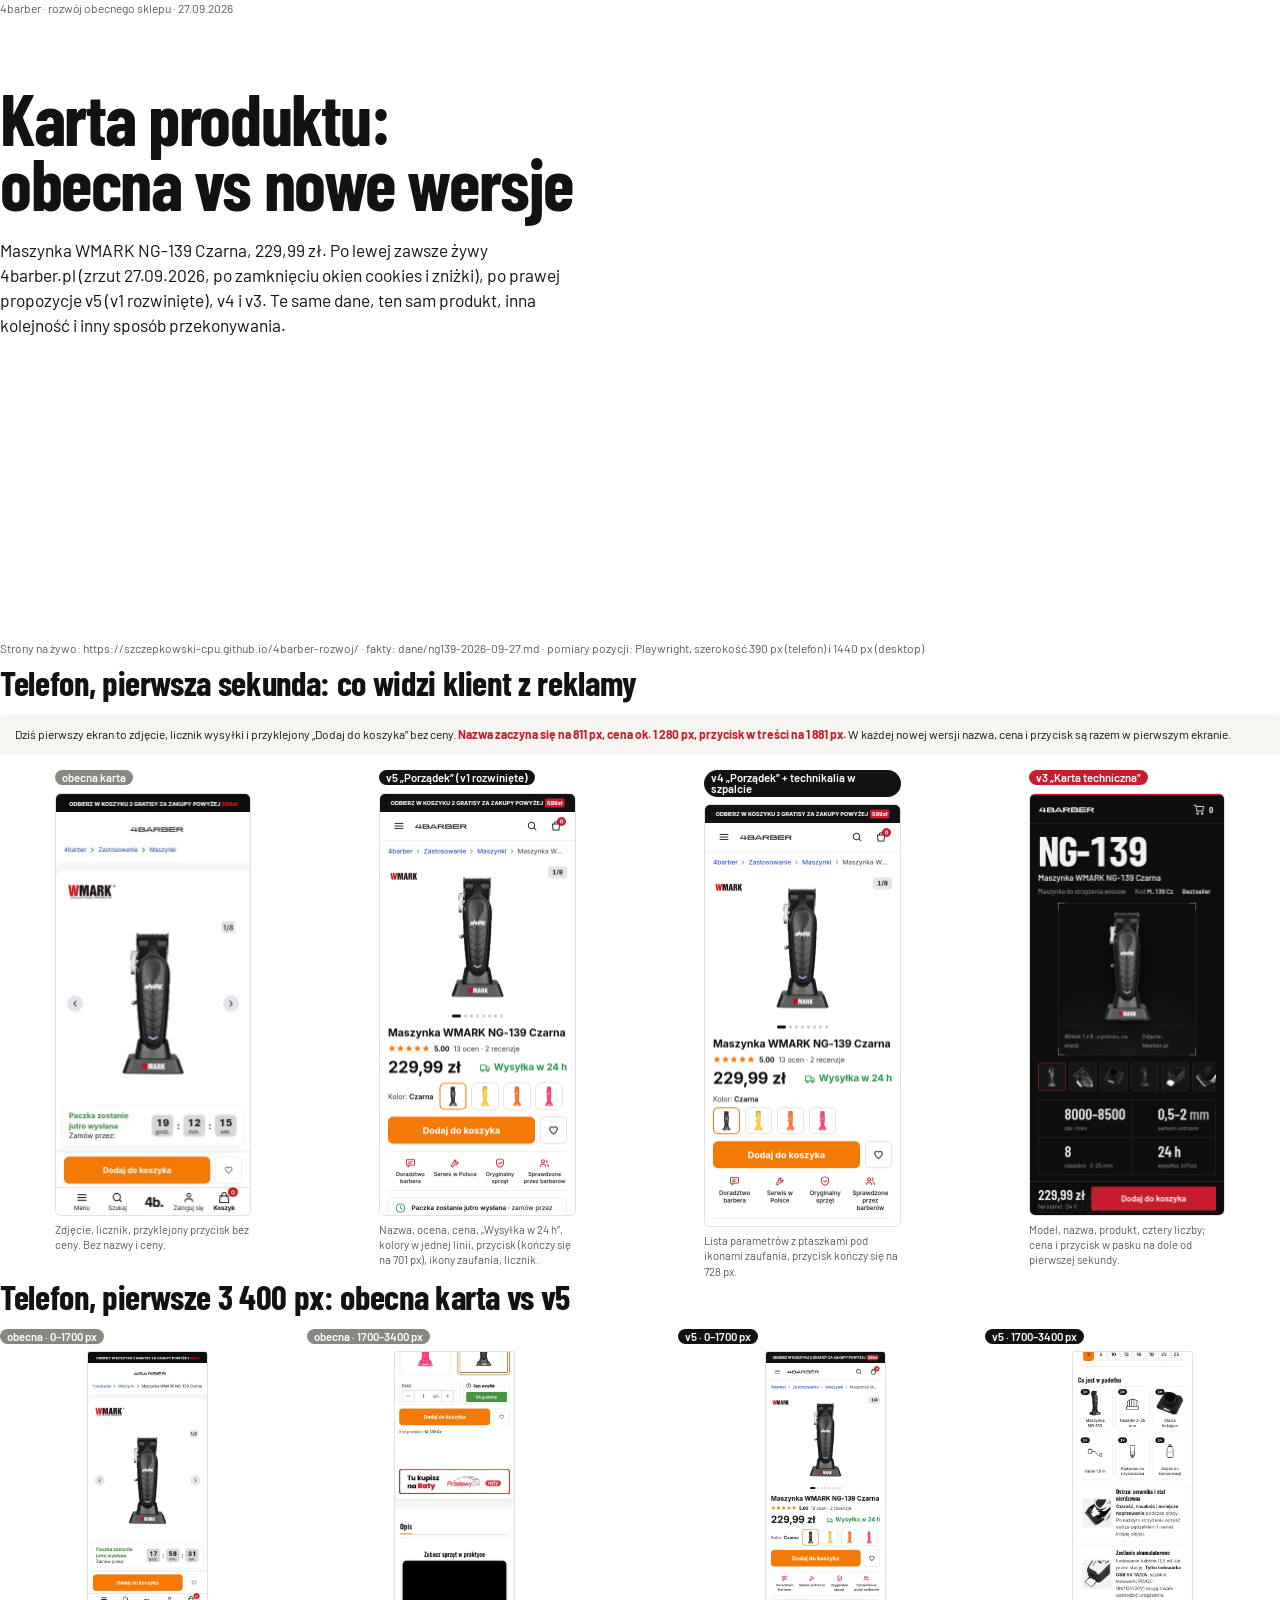
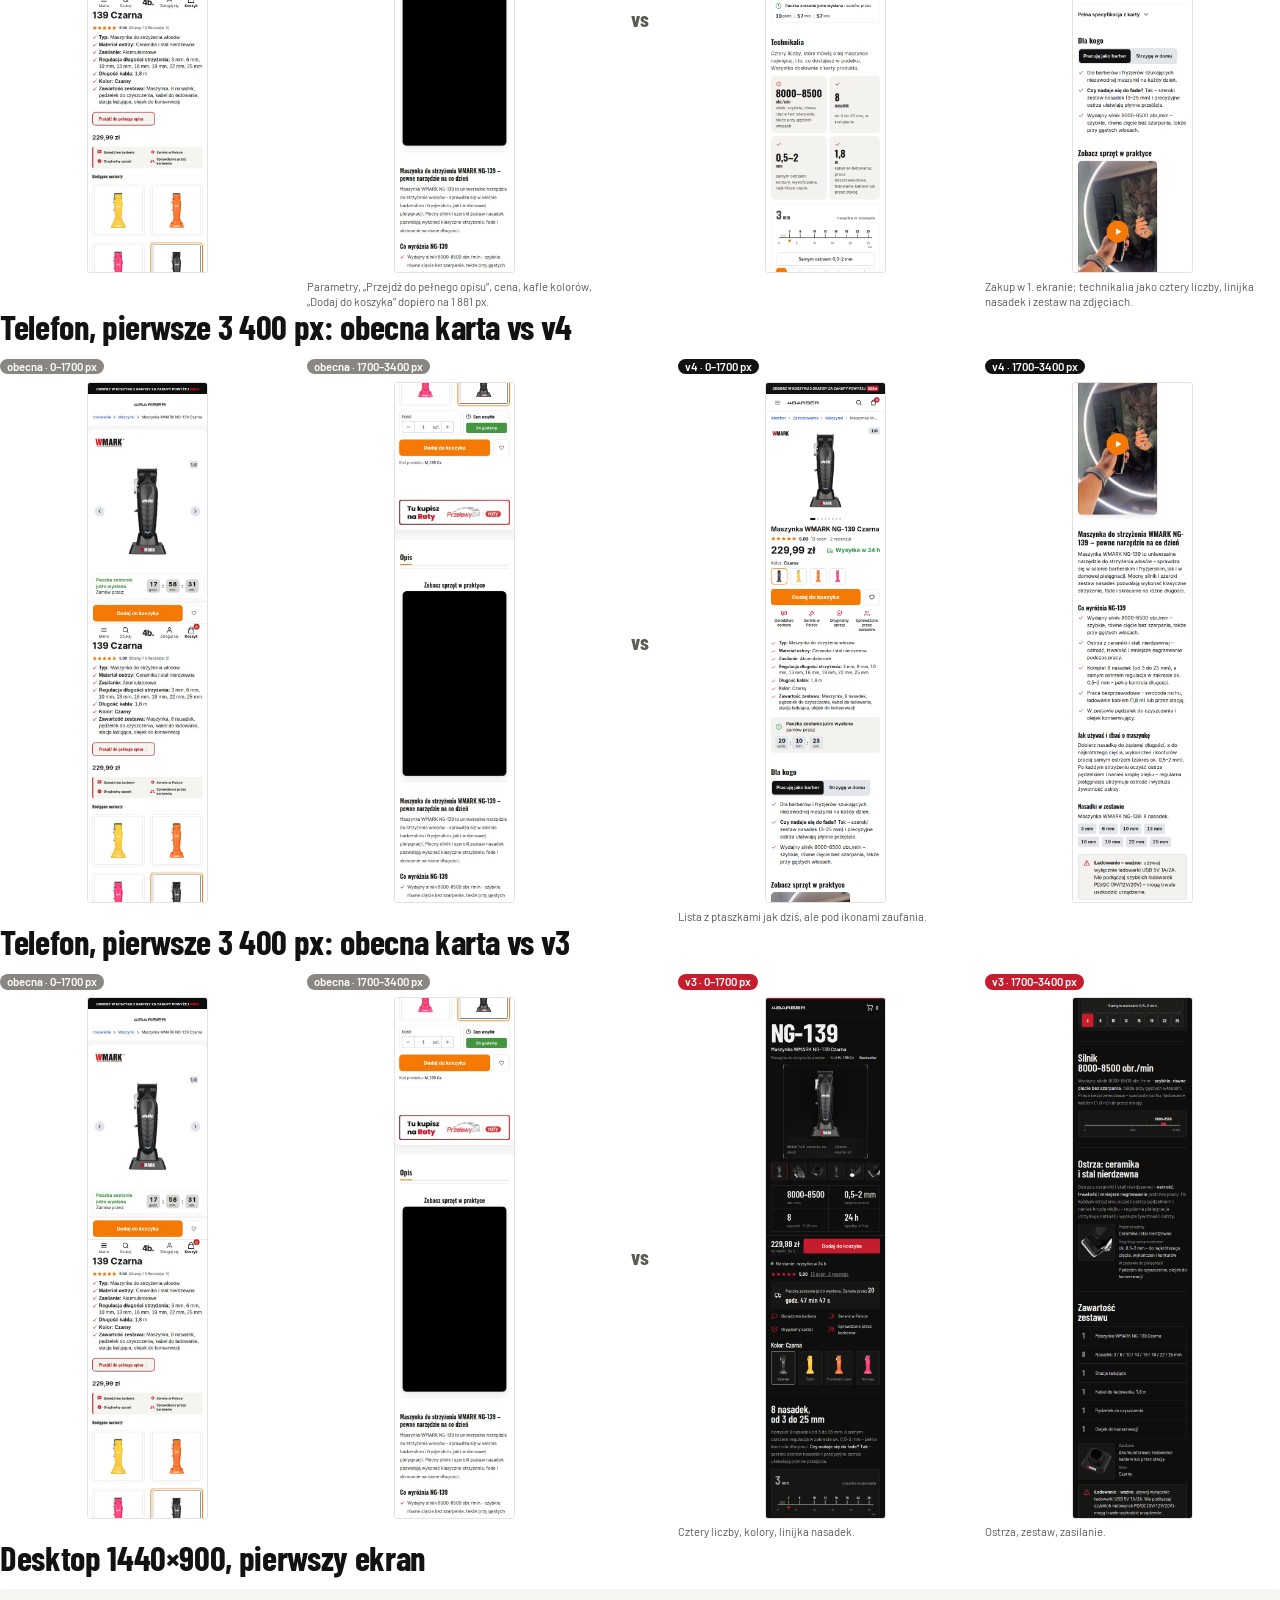
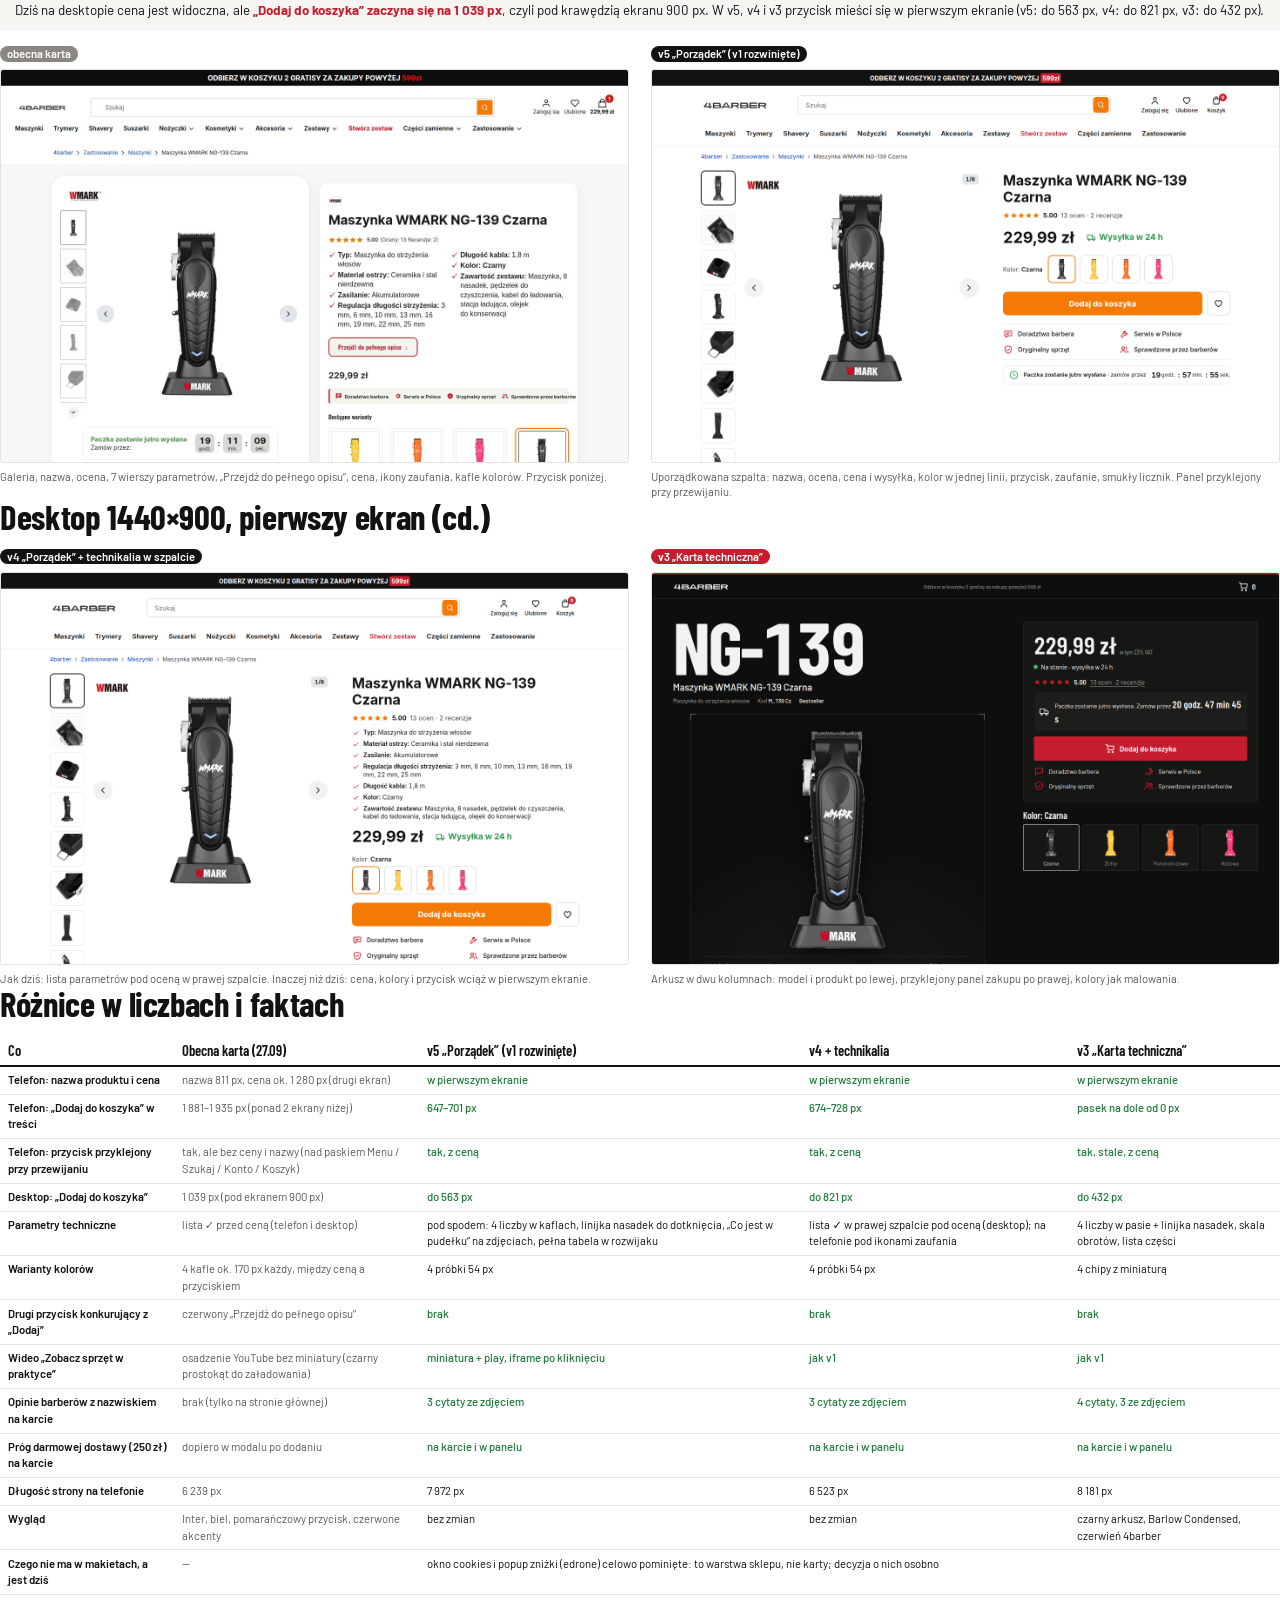
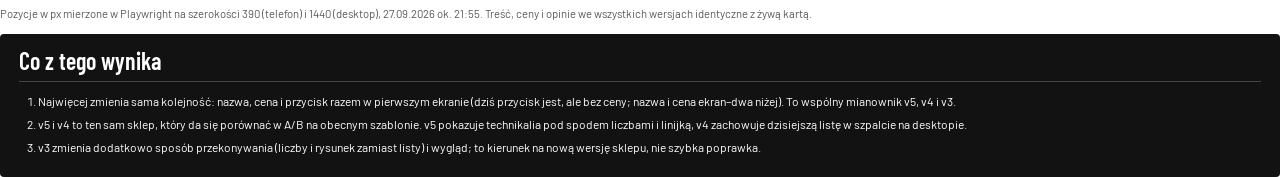
==== porownanie-2026-09-27.html @ 06b32b61 "Karta NG-139: v5 (v1 rozwinięte), PDF porównawczy obecna vs nowe, korekta faktu o sticky CTA Problem" ====
<!doctype html>
<html lang="pl">
<head>
<meta charset="UTF-8">
<meta name="robots" content="noindex">
<title>4barber — porównanie: obecna karta vs nowe wersje (27.09.2026)</title>
<link href="https://fonts.googleapis.com/css2?family=Barlow:wght@400;500;600&family=Barlow+Condensed:wght@600;700&display=swap" rel="stylesheet">
<style>
/* Porównanie do druku (A4 poziomo): obecna karta NG-139 z żywego sklepu obok v1, v4 i v3; renderowane do PDF przez Playwright. */
@page{size:A4 landscape;margin:12mm 12mm 14mm}
:root{--ink:#121212;--ink-2:#5C5A56;--line:#E4E2DD;--red:#C61D2E;--panel:#F6F5F2;--green:#1E7B3A;--old:#8A8782}
*{box-sizing:border-box}
html,body{margin:0;color:var(--ink);font:400 10pt/1.45 Barlow,system-ui,sans-serif;background:#fff}
h1{font:700 26pt/1 'Barlow Condensed',sans-serif;margin:0 0 4mm;letter-spacing:-.01em}
h2{font:600 18pt/1 'Barlow Condensed',sans-serif;margin:0 0 3mm;padding-bottom:2mm;border-bottom:1px solid var(--line)}
p{margin:0 0 2mm}
.page{page-break-after:always;break-after:page}
.page:last-child{page-break-after:auto}
.muted{color:var(--ink-2)}
.cover{display:flex;flex-direction:column;justify-content:space-between;min-height:176mm}
.cover .big{font:700 54pt/.9 'Barlow Condensed',sans-serif;letter-spacing:-.02em;margin:18mm 0 6mm}
.cover .sub{font-size:13pt;max-width:150mm}
.cover .meta{font-size:9pt;color:var(--ink-2)}
.tag{display:inline-block;font:600 8.5pt/1 Barlow,sans-serif;padding:2px 7px;border-radius:99px;color:#fff;background:var(--ink);margin-bottom:2mm;vertical-align:middle}
.tag.old{background:var(--old)}.tag.red{background:var(--red)}
.cols4{display:grid;grid-template-columns:repeat(4,1fr);gap:5mm;align-items:start}
.cols2{display:grid;grid-template-columns:1fr 1fr;gap:6mm;align-items:start}
.cols5{display:grid;grid-template-columns:1.1fr 1.1fr 0.2fr 1.1fr 1.1fr;gap:3mm;align-items:start}
.cols5 .vs{align-self:center;text-align:center;font:700 16pt 'Barlow Condensed',sans-serif;color:var(--ink-2)}
figure{margin:0}
figure img{width:100%;height:auto;border:1px solid var(--line);border-radius:3px;display:block}
figcaption{font-size:8.5pt;color:var(--ink-2);margin-top:1.5mm;line-height:1.35}
.phone{max-width:52mm;margin:0 auto}
.phone img{border-radius:6px}
.strip img{max-height:138mm;width:auto;margin:0 auto}
.hl{background:var(--panel);border-radius:3px;padding:3mm 4mm;margin-bottom:4mm;font-size:10pt}
.hl b{color:var(--red)}
table{width:100%;border-collapse:collapse;font-size:8.5pt}
td,th{text-align:left;padding:1.4mm 2mm;border-bottom:1px solid var(--line);vertical-align:top}
th{font-weight:600}
thead th{font:600 11pt 'Barlow Condensed',sans-serif;border-bottom:2px solid var(--ink)}
td.old{color:var(--ink-2)}
td.good{color:var(--green);font-weight:500}
.src{font-size:8.5pt;color:var(--ink-2);margin-top:3mm}
.reco{background:var(--ink);color:#fff;border-radius:4px;padding:4mm 5mm;margin-top:3mm;font-size:9pt}
.reco h2{color:#fff;border-color:#444}
.reco ol{margin:0;padding-left:5mm}.reco li{margin-bottom:1.5mm}
</style>
</head>
<body>

<section class="page cover">
  <div>
    <p class="meta">4barber · rozwój obecnego sklepu · 27.09.2026</p>
    <p class="big">Karta produktu:<br>obecna vs nowe wersje</p>
    <p class="sub">Maszynka WMARK NG-139 Czarna, 229,99 zł. Po lewej zawsze żywy 4barber.pl (zrzut 27.09.2026, po zamknięciu okien cookies i zniżki), po prawej propozycje v5 (v1 rozwinięte), v4 i v3. Te same dane, ten sam produkt, inna kolejność i inny sposób przekonywania.</p>
  </div>
  <div class="meta">
    <p>Strony na żywo: https://szczepkowski-cpu.github.io/4barber-rozwoj/ · fakty: dane/ng139-2026-09-27.md · pomiary pozycji: Playwright, szerokość 390 px (telefon) i 1440 px (desktop)</p>
  </div>
</section>

<section class="page">
  <h1>Telefon, pierwsza sekunda: co widzi klient z reklamy</h1>
  <p class="hl" style="font-size:9pt">Dziś pierwszy ekran to zdjęcie, licznik wysyłki i przyklejony „Dodaj do koszyka” bez ceny. <b>Nazwa zaczyna się na 811 px, cena ok. 1 280 px, przycisk w treści na 1 881 px.</b> W każdej nowej wersji nazwa, cena i przycisk są razem w pierwszym ekranie.</p>
  <div class="cols4">
    <figure class="phone"><span class="tag old">obecna karta</span><img src="zrzuty/audyt-2026-09-27/m-pdp-ng139-fold-clean.jpg" alt=""><figcaption>Zdjęcie, licznik, przyklejony przycisk bez ceny. Bez nazwy i ceny.</figcaption></figure>
    <figure class="phone"><span class="tag">v5 „Porządek” (v1 rozwinięte)</span><img src="zrzuty/pdp-v5/m-fold.png" alt=""><figcaption>Nazwa, ocena, cena, „Wysyłka w 24 h”, kolory w jednej linii, przycisk (kończy się na 701 px), ikony zaufania, licznik.</figcaption></figure>
    <figure class="phone"><span class="tag">v4 „Porządek” + technikalia w szpalcie</span><img src="zrzuty/pdp-v4/m-fold.png" alt=""><figcaption>Lista parametrów z ptaszkami pod ikonami zaufania, przycisk kończy się na 728 px.</figcaption></figure>
    <figure class="phone"><span class="tag red">v3 „Karta techniczna”</span><img src="zrzuty/pdp-v3/m-fold.png" alt=""><figcaption>Model, nazwa, produkt, cztery liczby; cena i przycisk w pasku na dole od pierwszej sekundy.</figcaption></figure>
  </div>
</section>

<section class="page">
  <h1>Telefon, pierwsze 3 400 px: obecna karta vs v5</h1>
  <div class="cols5">
    <figure class="strip"><span class="tag old">obecna · 0–1700 px</span><img src="zrzuty/audyt-2026-09-27/m-pdp-ng139-clean-full-p1.jpg" alt=""></figure>
    <figure class="strip"><span class="tag old">obecna · 1700–3400 px</span><img src="zrzuty/audyt-2026-09-27/m-pdp-ng139-clean-full-p2.jpg" alt=""><figcaption>Parametry, „Przejdź do pełnego opisu”, cena, kafle kolorów, „Dodaj do koszyka” dopiero na 1 881 px.</figcaption></figure>
    <div class="vs">vs</div>
    <figure class="strip"><span class="tag">v5 · 0–1700 px</span><img src="zrzuty/pdp-v5/m-full-p1.png" alt=""></figure>
    <figure class="strip"><span class="tag">v5 · 1700–3400 px</span><img src="zrzuty/pdp-v5/m-full-p2.png" alt=""><figcaption>Zakup w 1. ekranie; technikalia jako cztery liczby, linijka nasadek i zestaw na zdjęciach.</figcaption></figure>
  </div>
</section>

<section class="page">
  <h1>Telefon, pierwsze 3 400 px: obecna karta vs v4</h1>
  <div class="cols5">
    <figure class="strip"><span class="tag old">obecna · 0–1700 px</span><img src="zrzuty/audyt-2026-09-27/m-pdp-ng139-clean-full-p1.jpg" alt=""></figure>
    <figure class="strip"><span class="tag old">obecna · 1700–3400 px</span><img src="zrzuty/audyt-2026-09-27/m-pdp-ng139-clean-full-p2.jpg" alt=""></figure>
    <div class="vs">vs</div>
    <figure class="strip"><span class="tag">v4 · 0–1700 px</span><img src="zrzuty/pdp-v4/m-full-p1.png" alt=""><figcaption>Lista z ptaszkami jak dziś, ale pod ikonami zaufania.</figcaption></figure>
    <figure class="strip"><span class="tag">v4 · 1700–3400 px</span><img src="zrzuty/pdp-v4/m-full-p2.png" alt=""></figure>
  </div>
</section>

<section class="page">
  <h1>Telefon, pierwsze 3 400 px: obecna karta vs v3</h1>
  <div class="cols5">
    <figure class="strip"><span class="tag old">obecna · 0–1700 px</span><img src="zrzuty/audyt-2026-09-27/m-pdp-ng139-clean-full-p1.jpg" alt=""></figure>
    <figure class="strip"><span class="tag old">obecna · 1700–3400 px</span><img src="zrzuty/audyt-2026-09-27/m-pdp-ng139-clean-full-p2.jpg" alt=""></figure>
    <div class="vs">vs</div>
    <figure class="strip"><span class="tag red">v3 · 0–1700 px</span><img src="zrzuty/pdp-v3/m-full-p1.png" alt=""><figcaption>Cztery liczby, kolory, linijka nasadek.</figcaption></figure>
    <figure class="strip"><span class="tag red">v3 · 1700–3400 px</span><img src="zrzuty/pdp-v3/m-full-p2.png" alt=""><figcaption>Ostrza, zestaw, zasilanie.</figcaption></figure>
  </div>
</section>

<section class="page">
  <h1>Desktop 1440×900, pierwszy ekran</h1>
  <p class="hl">Dziś na desktopie cena jest widoczna, ale <b>„Dodaj do koszyka” zaczyna się na 1 039 px</b>, czyli pod krawędzią ekranu 900 px. W v5, v4 i v3 przycisk mieści się w pierwszym ekranie (v5: do 563 px, v4: do 821 px, v3: do 432 px).</p>
  <div class="cols2">
    <figure><span class="tag old">obecna karta</span><img src="zrzuty/audyt-2026-09-27/d-pdp-ng139-fold.jpg" alt=""><figcaption>Galeria, nazwa, ocena, 7 wierszy parametrów, „Przejdź do pełnego opisu”, cena, ikony zaufania, kafle kolorów. Przycisk poniżej.</figcaption></figure>
    <figure><span class="tag">v5 „Porządek” (v1 rozwinięte)</span><img src="zrzuty/pdp-v5/d-fold.png" alt=""><figcaption>Uporządkowana szpalta: nazwa, ocena, cena i wysyłka, kolor w jednej linii, przycisk, zaufanie, smukły licznik. Panel przyklejony przy przewijaniu.</figcaption></figure>
  </div>
</section>
<section class="page">
  <h1>Desktop 1440×900, pierwszy ekran (cd.)</h1>
  <div class="cols2">
    <figure><span class="tag">v4 „Porządek” + technikalia w szpalcie</span><img src="zrzuty/pdp-v4/d-fold.png" alt=""><figcaption>Jak dziś: lista parametrów pod oceną w prawej szpalcie. Inaczej niż dziś: cena, kolory i przycisk wciąż w pierwszym ekranie.</figcaption></figure>
    <figure><span class="tag red">v3 „Karta techniczna”</span><img src="zrzuty/pdp-v3/d-fold.png" alt=""><figcaption>Arkusz w dwu kolumnach: model i produkt po lewej, przyklejony panel zakupu po prawej, kolory jak malowania.</figcaption></figure>
  </div>
</section>

<section class="page">
  <h1>Różnice w liczbach i faktach</h1>
  <table>
    <thead><tr><th>Co</th><th>Obecna karta (27.09)</th><th>v5 „Porządek” (v1 rozwinięte)</th><th>v4 + technikalia</th><th>v3 „Karta techniczna”</th></tr></thead>
    <tbody>
      <tr><th>Telefon: nazwa produktu i cena</th><td class="old">nazwa 811 px, cena ok. 1 280 px (drugi ekran)</td><td class="good">w pierwszym ekranie</td><td class="good">w pierwszym ekranie</td><td class="good">w pierwszym ekranie</td></tr>
      <tr><th>Telefon: „Dodaj do koszyka” w treści</th><td class="old">1 881–1 935 px (ponad 2 ekrany niżej)</td><td class="good">647–701 px</td><td class="good">674–728 px</td><td class="good">pasek na dole od 0 px</td></tr>
      <tr><th>Telefon: przycisk przyklejony przy przewijaniu</th><td class="old">tak, ale bez ceny i nazwy (nad paskiem Menu / Szukaj / Konto / Koszyk)</td><td class="good">tak, z ceną</td><td class="good">tak, z ceną</td><td class="good">tak, stale, z ceną</td></tr>
      <tr><th>Desktop: „Dodaj do koszyka”</th><td class="old">1 039 px (pod ekranem 900 px)</td><td class="good">do 563 px</td><td class="good">do 821 px</td><td class="good">do 432 px</td></tr>
      <tr><th>Parametry techniczne</th><td class="old">lista ✓ przed ceną (telefon i desktop)</td><td>pod spodem: 4 liczby w kaflach, linijka nasadek do dotknięcia, „Co jest w pudełku” na zdjęciach, pełna tabela w rozwijaku</td><td>lista ✓ w prawej szpalcie pod oceną (desktop); na telefonie pod ikonami zaufania</td><td>4 liczby w pasie + linijka nasadek, skala obrotów, lista części</td></tr>
      <tr><th>Warianty kolorów</th><td class="old">4 kafle ok. 170 px każdy, między ceną a przyciskiem</td><td>4 próbki 54 px</td><td>4 próbki 54 px</td><td>4 chipy z miniaturą</td></tr>
      <tr><th>Drugi przycisk konkurujący z „Dodaj”</th><td class="old">czerwony „Przejdź do pełnego opisu”</td><td class="good">brak</td><td class="good">brak</td><td class="good">brak</td></tr>
      <tr><th>Wideo „Zobacz sprzęt w praktyce”</th><td class="old">osadzenie YouTube bez miniatury (czarny prostokąt do załadowania)</td><td class="good">miniatura + play, iframe po kliknięciu</td><td class="good">jak v1</td><td class="good">jak v1</td></tr>
      <tr><th>Opinie barberów z nazwiskiem na karcie</th><td class="old">brak (tylko na stronie głównej)</td><td class="good">3 cytaty ze zdjęciem</td><td class="good">3 cytaty ze zdjęciem</td><td class="good">4 cytaty, 3 ze zdjęciem</td></tr>
      <tr><th>Próg darmowej dostawy (250 zł) na karcie</th><td class="old">dopiero w modalu po dodaniu</td><td class="good">na karcie i w panelu</td><td class="good">na karcie i w panelu</td><td class="good">na karcie i w panelu</td></tr>
      <tr><th>Długość strony na telefonie</th><td class="old">6 239 px</td><td>7 972 px</td><td>6 523 px</td><td>8 181 px</td></tr>
      <tr><th>Wygląd</th><td class="old">Inter, biel, pomarańczowy przycisk, czerwone akcenty</td><td>bez zmian</td><td>bez zmian</td><td>czarny arkusz, Barlow Condensed, czerwień 4barber</td></tr>
      <tr><th>Czego nie ma w makietach, a jest dziś</th><td class="old">—</td><td colspan="3">okno cookies i popup zniżki (edrone) celowo pominięte: to warstwa sklepu, nie karty; decyzja o nich osobno</td></tr>
    </tbody>
  </table>
  <p class="src">Pozycje w px mierzone w Playwright na szerokości 390 (telefon) i 1440 (desktop), 27.09.2026 ok. 21:55. Treść, ceny i opinie we wszystkich wersjach identyczne z żywą kartą.</p>
  <div class="reco">
    <h2>Co z tego wynika</h2>
    <ol>
      <li>Najwięcej zmienia sama kolejność: nazwa, cena i przycisk razem w pierwszym ekranie (dziś przycisk jest, ale bez ceny; nazwa i cena ekran–dwa niżej). To wspólny mianownik v5, v4 i v3.</li>
      <li>v5 i v4 to ten sam sklep, który da się porównać w A/B na obecnym szablonie. v5 pokazuje technikalia pod spodem liczbami i linijką, v4 zachowuje dzisiejszą listę w szpalcie na desktopie.</li>
      <li>v3 zmienia dodatkowo sposób przekonywania (liczby i rysunek zamiast listy) i wygląd; to kierunek na nową wersję sklepu, nie szybka poprawka.</li>
    </ol>
  </div>
</section>
</body>
</html>
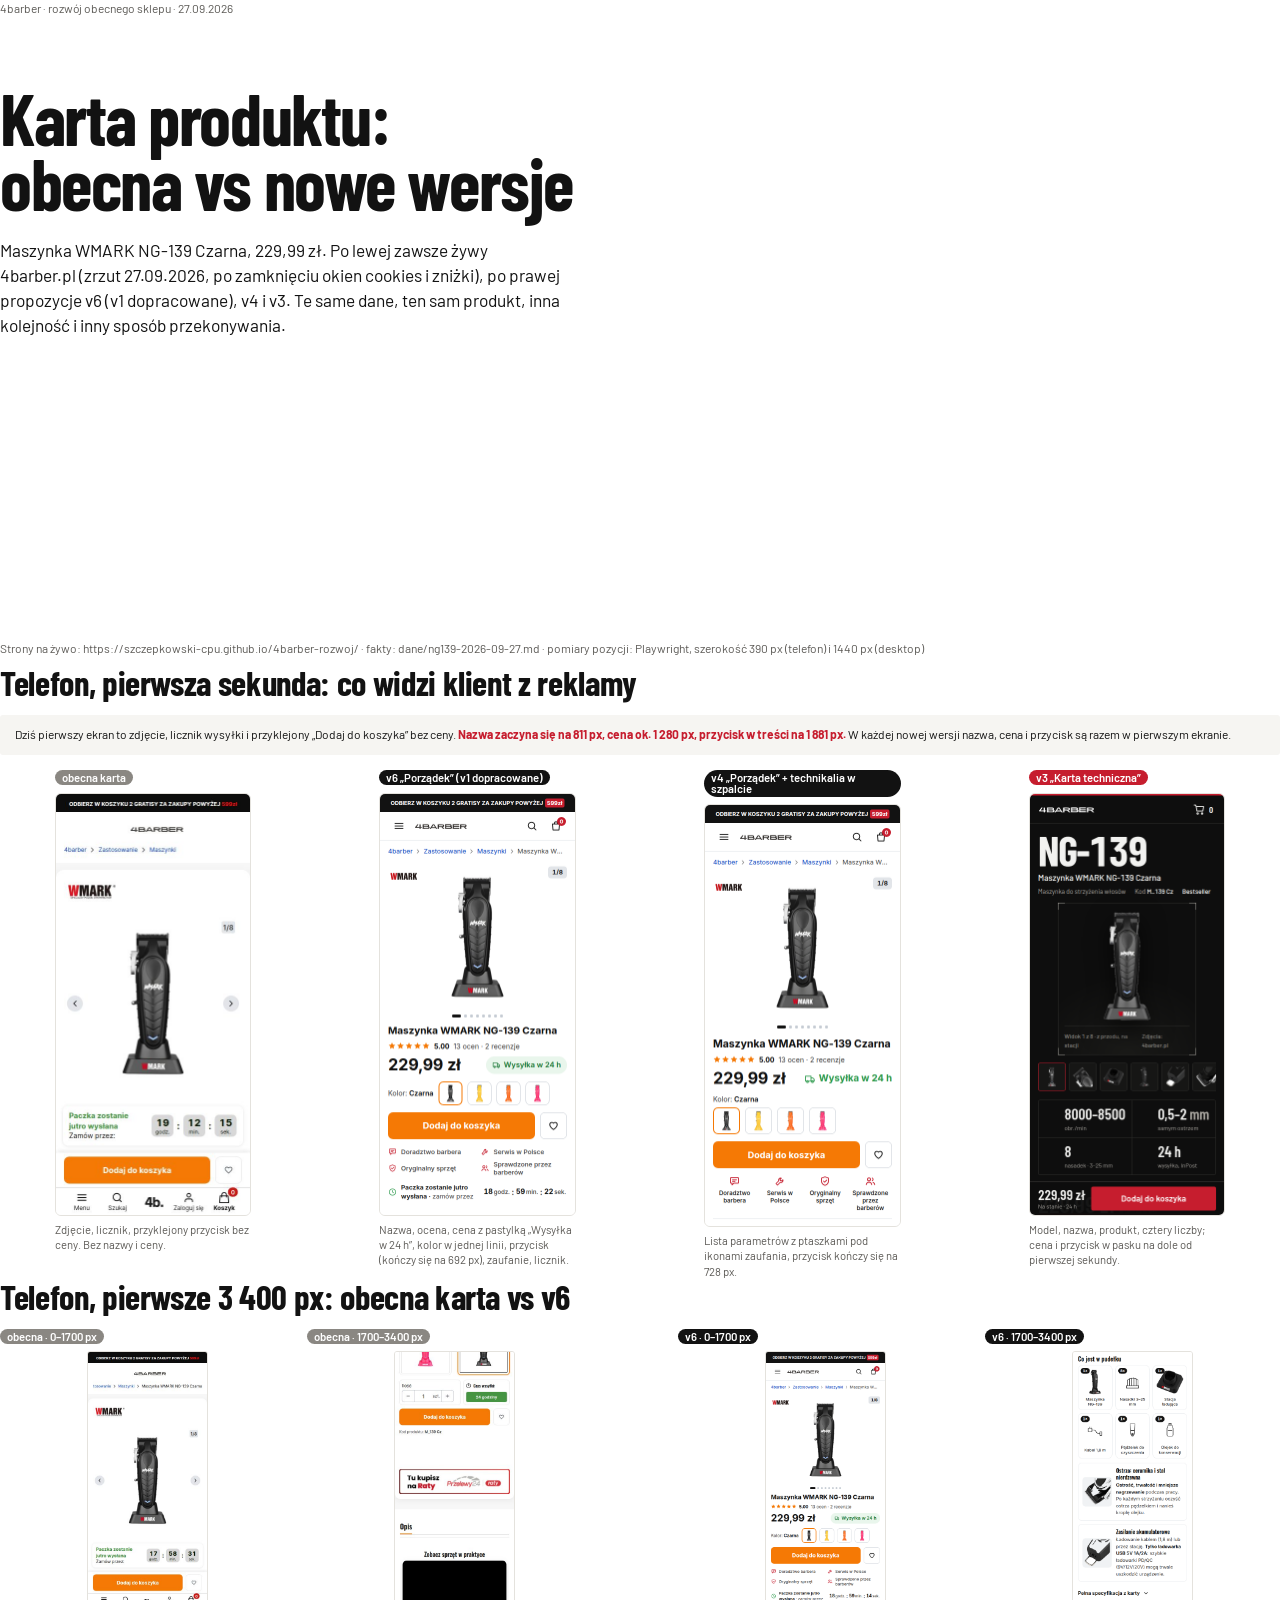
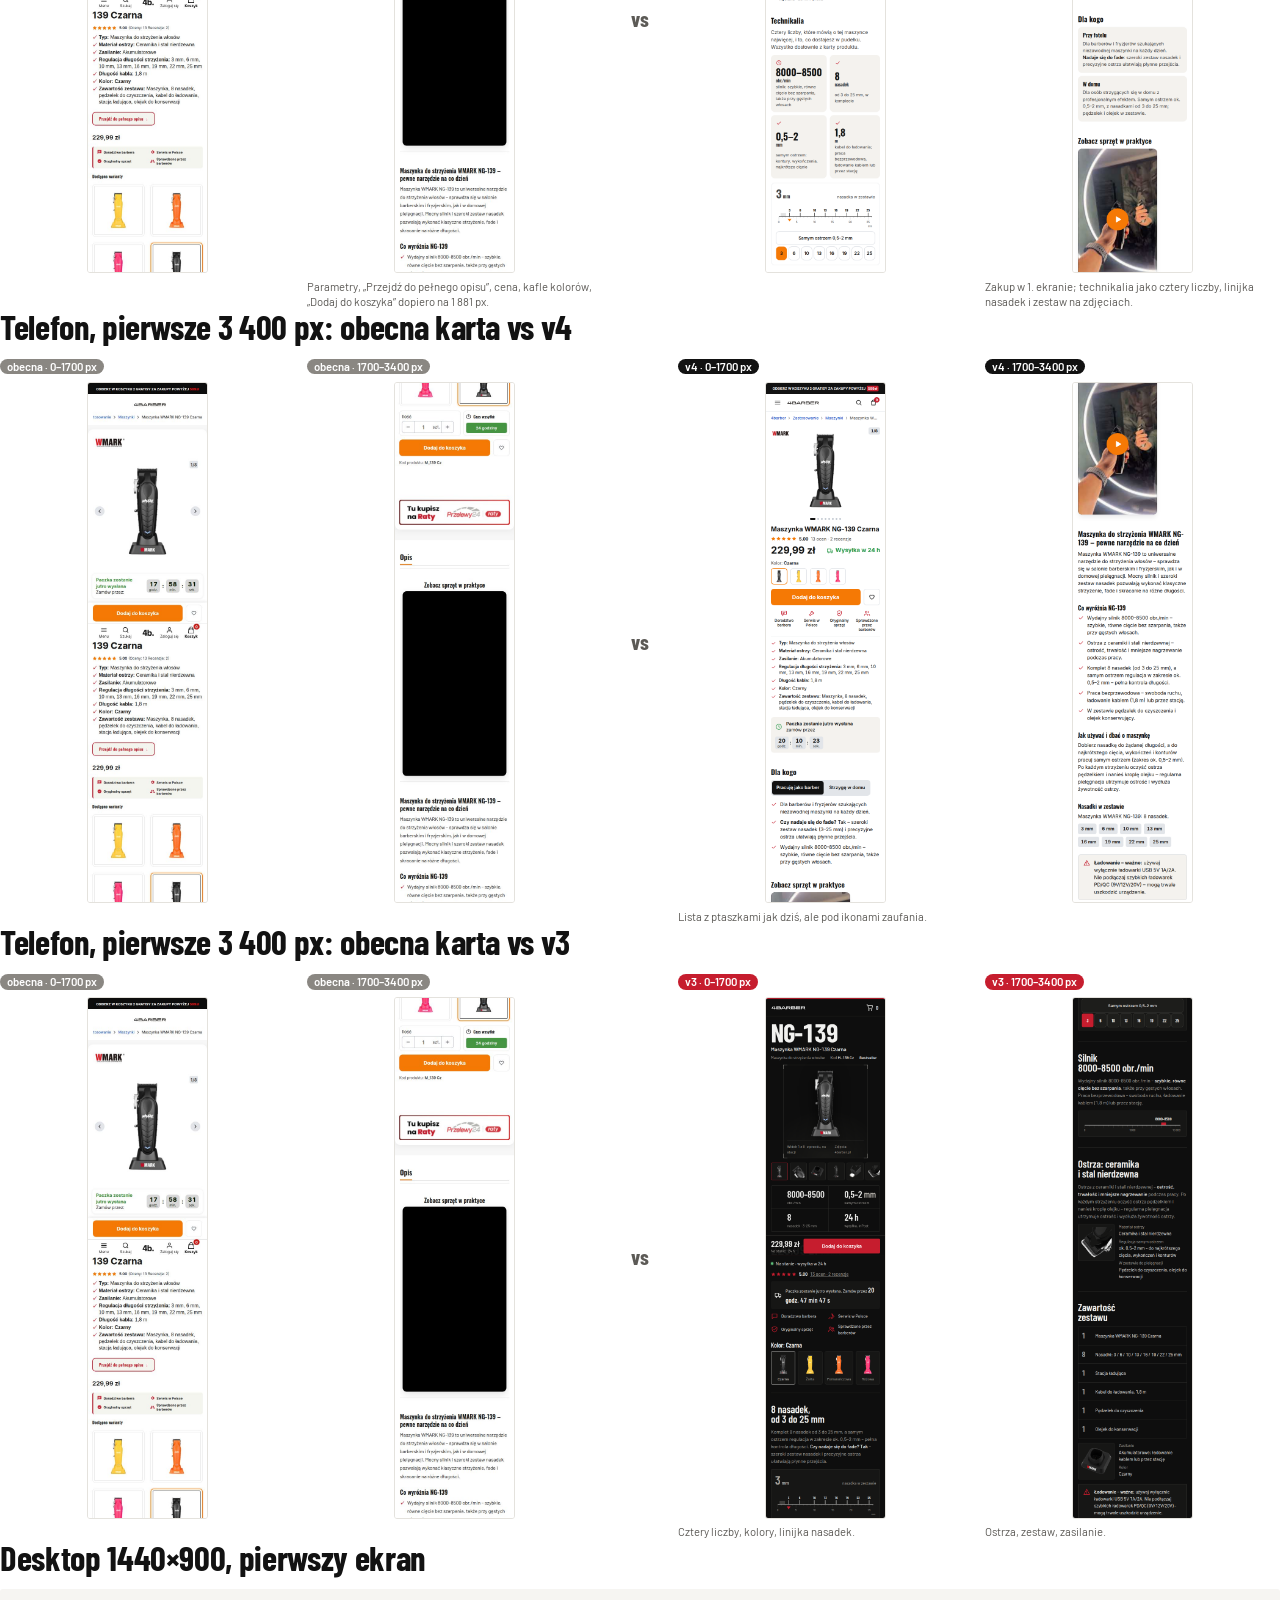
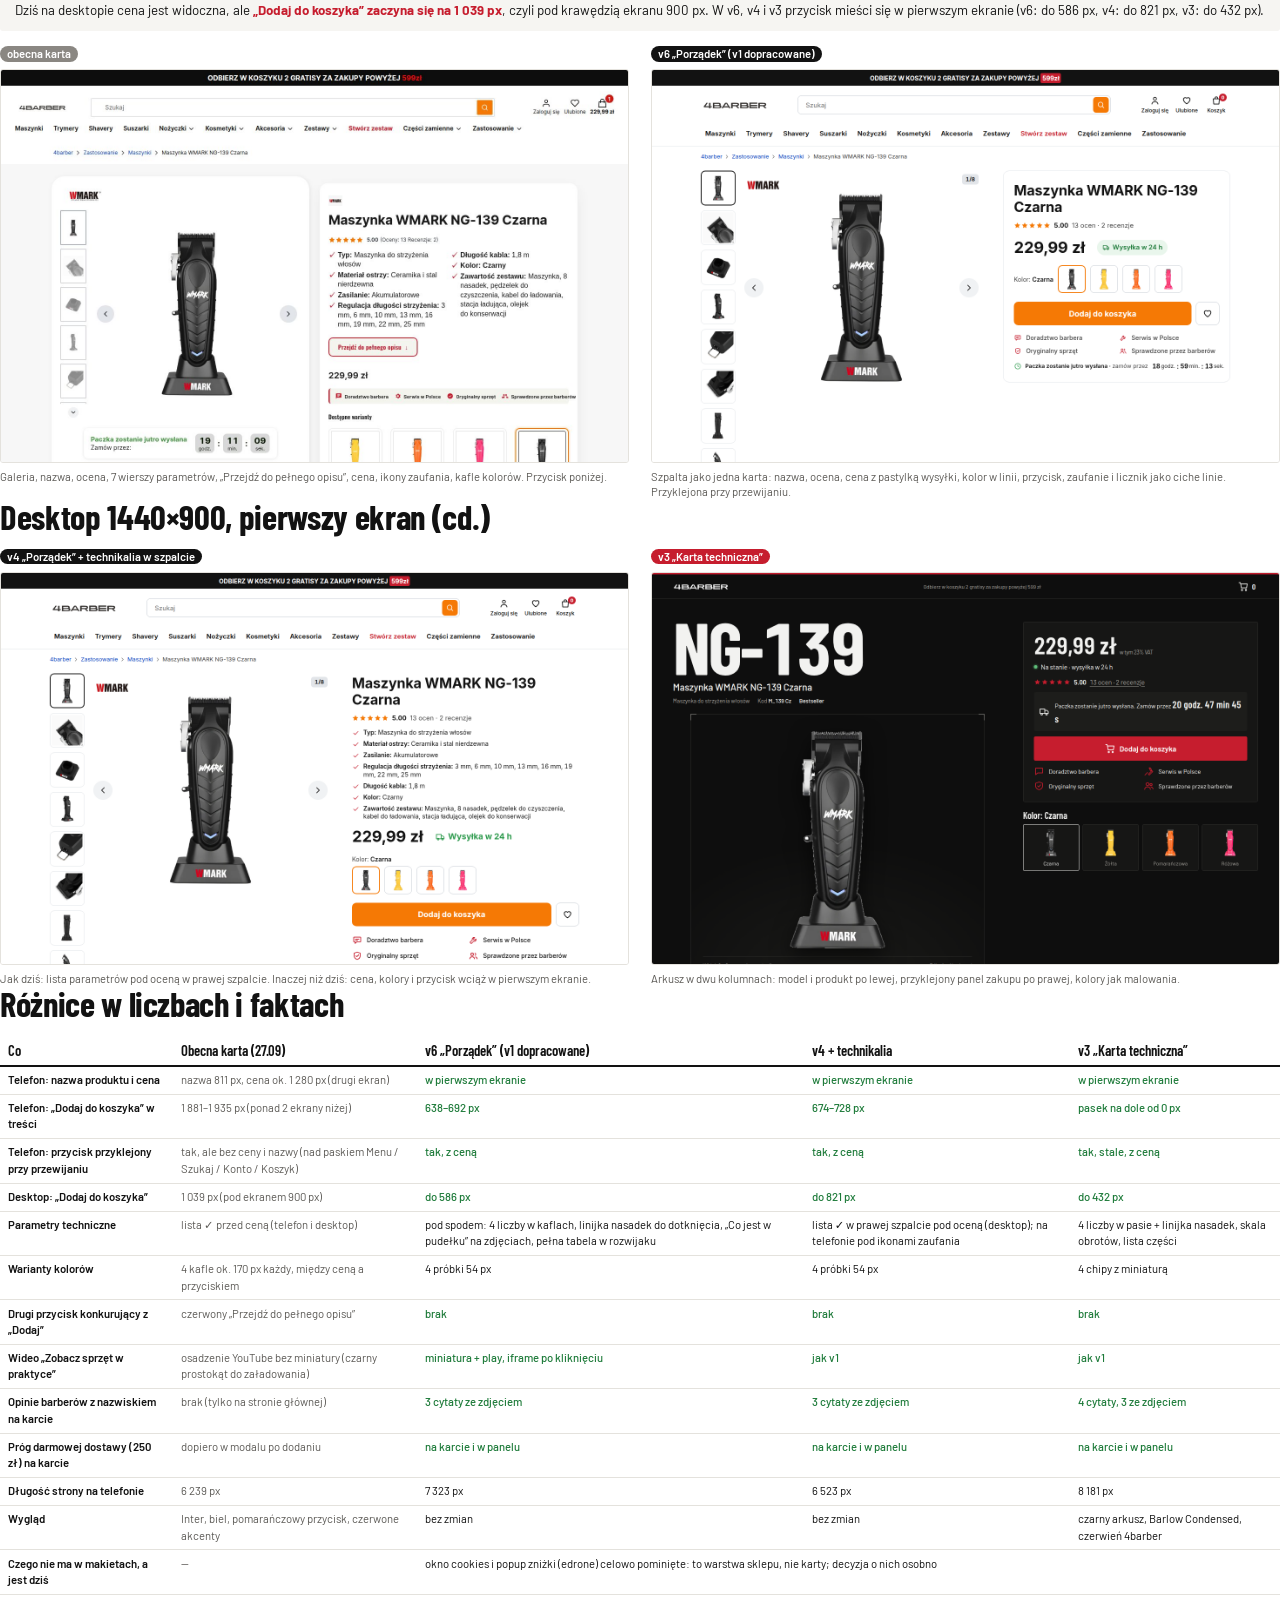
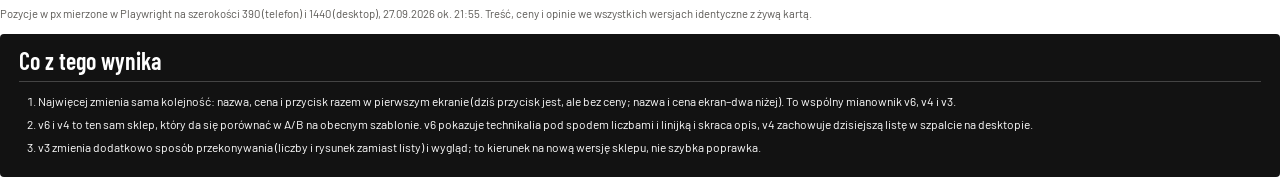
==== commit 8b248fb6: "Karta NG-139: v6 — szpalta jako jedna karta, mniej tekstu; porównanie PDF na v6 Problem: Szymon: „do" ====
--- a/porownanie-2026-09-27.html
+++ b/porownanie-2026-09-27.html
@@ -53,7 +53,7 @@
   <div>
     <p class="meta">4barber · rozwój obecnego sklepu · 27.09.2026</p>
     <p class="big">Karta produktu:<br>obecna vs nowe wersje</p>
-    <p class="sub">Maszynka WMARK NG-139 Czarna, 229,99 zł. Po lewej zawsze żywy 4barber.pl (zrzut 27.09.2026, po zamknięciu okien cookies i zniżki), po prawej propozycje v5 (v1 rozwinięte), v4 i v3. Te same dane, ten sam produkt, inna kolejność i inny sposób przekonywania.</p>
+    <p class="sub">Maszynka WMARK NG-139 Czarna, 229,99 zł. Po lewej zawsze żywy 4barber.pl (zrzut 27.09.2026, po zamknięciu okien cookies i zniżki), po prawej propozycje v6 (v1 dopracowane), v4 i v3. Te same dane, ten sam produkt, inna kolejność i inny sposób przekonywania.</p>
   </div>
   <div class="meta">
     <p>Strony na żywo: https://szczepkowski-cpu.github.io/4barber-rozwoj/ · fakty: dane/ng139-2026-09-27.md · pomiary pozycji: Playwright, szerokość 390 px (telefon) i 1440 px (desktop)</p>
@@ -65,20 +65,20 @@
   <p class="hl" style="font-size:9pt">Dziś pierwszy ekran to zdjęcie, licznik wysyłki i przyklejony „Dodaj do koszyka” bez ceny. <b>Nazwa zaczyna się na 811 px, cena ok. 1 280 px, przycisk w treści na 1 881 px.</b> W każdej nowej wersji nazwa, cena i przycisk są razem w pierwszym ekranie.</p>
   <div class="cols4">
     <figure class="phone"><span class="tag old">obecna karta</span><img src="zrzuty/audyt-2026-09-27/m-pdp-ng139-fold-clean.jpg" alt=""><figcaption>Zdjęcie, licznik, przyklejony przycisk bez ceny. Bez nazwy i ceny.</figcaption></figure>
-    <figure class="phone"><span class="tag">v5 „Porządek” (v1 rozwinięte)</span><img src="zrzuty/pdp-v5/m-fold.png" alt=""><figcaption>Nazwa, ocena, cena, „Wysyłka w 24 h”, kolory w jednej linii, przycisk (kończy się na 701 px), ikony zaufania, licznik.</figcaption></figure>
+    <figure class="phone"><span class="tag">v6 „Porządek” (v1 dopracowane)</span><img src="zrzuty/pdp-v6/m-fold.png" alt=""><figcaption>Nazwa, ocena, cena z pastylką „Wysyłka w 24 h”, kolor w jednej linii, przycisk (kończy się na 692 px), zaufanie, licznik.</figcaption></figure>
     <figure class="phone"><span class="tag">v4 „Porządek” + technikalia w szpalcie</span><img src="zrzuty/pdp-v4/m-fold.png" alt=""><figcaption>Lista parametrów z ptaszkami pod ikonami zaufania, przycisk kończy się na 728 px.</figcaption></figure>
     <figure class="phone"><span class="tag red">v3 „Karta techniczna”</span><img src="zrzuty/pdp-v3/m-fold.png" alt=""><figcaption>Model, nazwa, produkt, cztery liczby; cena i przycisk w pasku na dole od pierwszej sekundy.</figcaption></figure>
   </div>
 </section>
 
 <section class="page">
-  <h1>Telefon, pierwsze 3 400 px: obecna karta vs v5</h1>
+  <h1>Telefon, pierwsze 3 400 px: obecna karta vs v6</h1>
   <div class="cols5">
     <figure class="strip"><span class="tag old">obecna · 0–1700 px</span><img src="zrzuty/audyt-2026-09-27/m-pdp-ng139-clean-full-p1.jpg" alt=""></figure>
     <figure class="strip"><span class="tag old">obecna · 1700–3400 px</span><img src="zrzuty/audyt-2026-09-27/m-pdp-ng139-clean-full-p2.jpg" alt=""><figcaption>Parametry, „Przejdź do pełnego opisu”, cena, kafle kolorów, „Dodaj do koszyka” dopiero na 1 881 px.</figcaption></figure>
     <div class="vs">vs</div>
-    <figure class="strip"><span class="tag">v5 · 0–1700 px</span><img src="zrzuty/pdp-v5/m-full-p1.png" alt=""></figure>
-    <figure class="strip"><span class="tag">v5 · 1700–3400 px</span><img src="zrzuty/pdp-v5/m-full-p2.png" alt=""><figcaption>Zakup w 1. ekranie; technikalia jako cztery liczby, linijka nasadek i zestaw na zdjęciach.</figcaption></figure>
+    <figure class="strip"><span class="tag">v6 · 0–1700 px</span><img src="zrzuty/pdp-v6/m-full-p1.png" alt=""></figure>
+    <figure class="strip"><span class="tag">v6 · 1700–3400 px</span><img src="zrzuty/pdp-v6/m-full-p2.png" alt=""><figcaption>Zakup w 1. ekranie; technikalia jako cztery liczby, linijka nasadek i zestaw na zdjęciach.</figcaption></figure>
   </div>
 </section>
 
@@ -106,10 +106,10 @@
 
 <section class="page">
   <h1>Desktop 1440×900, pierwszy ekran</h1>
-  <p class="hl">Dziś na desktopie cena jest widoczna, ale <b>„Dodaj do koszyka” zaczyna się na 1 039 px</b>, czyli pod krawędzią ekranu 900 px. W v5, v4 i v3 przycisk mieści się w pierwszym ekranie (v5: do 563 px, v4: do 821 px, v3: do 432 px).</p>
+  <p class="hl">Dziś na desktopie cena jest widoczna, ale <b>„Dodaj do koszyka” zaczyna się na 1 039 px</b>, czyli pod krawędzią ekranu 900 px. W v6, v4 i v3 przycisk mieści się w pierwszym ekranie (v6: do 586 px, v4: do 821 px, v3: do 432 px).</p>
   <div class="cols2">
     <figure><span class="tag old">obecna karta</span><img src="zrzuty/audyt-2026-09-27/d-pdp-ng139-fold.jpg" alt=""><figcaption>Galeria, nazwa, ocena, 7 wierszy parametrów, „Przejdź do pełnego opisu”, cena, ikony zaufania, kafle kolorów. Przycisk poniżej.</figcaption></figure>
-    <figure><span class="tag">v5 „Porządek” (v1 rozwinięte)</span><img src="zrzuty/pdp-v5/d-fold.png" alt=""><figcaption>Uporządkowana szpalta: nazwa, ocena, cena i wysyłka, kolor w jednej linii, przycisk, zaufanie, smukły licznik. Panel przyklejony przy przewijaniu.</figcaption></figure>
+    <figure><span class="tag">v6 „Porządek” (v1 dopracowane)</span><img src="zrzuty/pdp-v6/d-fold.png" alt=""><figcaption>Szpalta jako jedna karta: nazwa, ocena, cena z pastylką wysyłki, kolor w linii, przycisk, zaufanie i licznik jako ciche linie. Przyklejona przy przewijaniu.</figcaption></figure>
   </div>
 </section>
 <section class="page">
@@ -123,19 +123,19 @@
 <section class="page">
   <h1>Różnice w liczbach i faktach</h1>
   <table>
-    <thead><tr><th>Co</th><th>Obecna karta (27.09)</th><th>v5 „Porządek” (v1 rozwinięte)</th><th>v4 + technikalia</th><th>v3 „Karta techniczna”</th></tr></thead>
+    <thead><tr><th>Co</th><th>Obecna karta (27.09)</th><th>v6 „Porządek” (v1 dopracowane)</th><th>v4 + technikalia</th><th>v3 „Karta techniczna”</th></tr></thead>
     <tbody>
       <tr><th>Telefon: nazwa produktu i cena</th><td class="old">nazwa 811 px, cena ok. 1 280 px (drugi ekran)</td><td class="good">w pierwszym ekranie</td><td class="good">w pierwszym ekranie</td><td class="good">w pierwszym ekranie</td></tr>
-      <tr><th>Telefon: „Dodaj do koszyka” w treści</th><td class="old">1 881–1 935 px (ponad 2 ekrany niżej)</td><td class="good">647–701 px</td><td class="good">674–728 px</td><td class="good">pasek na dole od 0 px</td></tr>
+      <tr><th>Telefon: „Dodaj do koszyka” w treści</th><td class="old">1 881–1 935 px (ponad 2 ekrany niżej)</td><td class="good">638–692 px</td><td class="good">674–728 px</td><td class="good">pasek na dole od 0 px</td></tr>
       <tr><th>Telefon: przycisk przyklejony przy przewijaniu</th><td class="old">tak, ale bez ceny i nazwy (nad paskiem Menu / Szukaj / Konto / Koszyk)</td><td class="good">tak, z ceną</td><td class="good">tak, z ceną</td><td class="good">tak, stale, z ceną</td></tr>
-      <tr><th>Desktop: „Dodaj do koszyka”</th><td class="old">1 039 px (pod ekranem 900 px)</td><td class="good">do 563 px</td><td class="good">do 821 px</td><td class="good">do 432 px</td></tr>
+      <tr><th>Desktop: „Dodaj do koszyka”</th><td class="old">1 039 px (pod ekranem 900 px)</td><td class="good">do 586 px</td><td class="good">do 821 px</td><td class="good">do 432 px</td></tr>
       <tr><th>Parametry techniczne</th><td class="old">lista ✓ przed ceną (telefon i desktop)</td><td>pod spodem: 4 liczby w kaflach, linijka nasadek do dotknięcia, „Co jest w pudełku” na zdjęciach, pełna tabela w rozwijaku</td><td>lista ✓ w prawej szpalcie pod oceną (desktop); na telefonie pod ikonami zaufania</td><td>4 liczby w pasie + linijka nasadek, skala obrotów, lista części</td></tr>
       <tr><th>Warianty kolorów</th><td class="old">4 kafle ok. 170 px każdy, między ceną a przyciskiem</td><td>4 próbki 54 px</td><td>4 próbki 54 px</td><td>4 chipy z miniaturą</td></tr>
       <tr><th>Drugi przycisk konkurujący z „Dodaj”</th><td class="old">czerwony „Przejdź do pełnego opisu”</td><td class="good">brak</td><td class="good">brak</td><td class="good">brak</td></tr>
       <tr><th>Wideo „Zobacz sprzęt w praktyce”</th><td class="old">osadzenie YouTube bez miniatury (czarny prostokąt do załadowania)</td><td class="good">miniatura + play, iframe po kliknięciu</td><td class="good">jak v1</td><td class="good">jak v1</td></tr>
       <tr><th>Opinie barberów z nazwiskiem na karcie</th><td class="old">brak (tylko na stronie głównej)</td><td class="good">3 cytaty ze zdjęciem</td><td class="good">3 cytaty ze zdjęciem</td><td class="good">4 cytaty, 3 ze zdjęciem</td></tr>
       <tr><th>Próg darmowej dostawy (250 zł) na karcie</th><td class="old">dopiero w modalu po dodaniu</td><td class="good">na karcie i w panelu</td><td class="good">na karcie i w panelu</td><td class="good">na karcie i w panelu</td></tr>
-      <tr><th>Długość strony na telefonie</th><td class="old">6 239 px</td><td>7 972 px</td><td>6 523 px</td><td>8 181 px</td></tr>
+      <tr><th>Długość strony na telefonie</th><td class="old">6 239 px</td><td>7 323 px</td><td>6 523 px</td><td>8 181 px</td></tr>
       <tr><th>Wygląd</th><td class="old">Inter, biel, pomarańczowy przycisk, czerwone akcenty</td><td>bez zmian</td><td>bez zmian</td><td>czarny arkusz, Barlow Condensed, czerwień 4barber</td></tr>
       <tr><th>Czego nie ma w makietach, a jest dziś</th><td class="old">—</td><td colspan="3">okno cookies i popup zniżki (edrone) celowo pominięte: to warstwa sklepu, nie karty; decyzja o nich osobno</td></tr>
     </tbody>
@@ -144,8 +144,8 @@
   <div class="reco">
     <h2>Co z tego wynika</h2>
     <ol>
-      <li>Najwięcej zmienia sama kolejność: nazwa, cena i przycisk razem w pierwszym ekranie (dziś przycisk jest, ale bez ceny; nazwa i cena ekran–dwa niżej). To wspólny mianownik v5, v4 i v3.</li>
-      <li>v5 i v4 to ten sam sklep, który da się porównać w A/B na obecnym szablonie. v5 pokazuje technikalia pod spodem liczbami i linijką, v4 zachowuje dzisiejszą listę w szpalcie na desktopie.</li>
+      <li>Najwięcej zmienia sama kolejność: nazwa, cena i przycisk razem w pierwszym ekranie (dziś przycisk jest, ale bez ceny; nazwa i cena ekran–dwa niżej). To wspólny mianownik v6, v4 i v3.</li>
+      <li>v6 i v4 to ten sam sklep, który da się porównać w A/B na obecnym szablonie. v6 pokazuje technikalia pod spodem liczbami i linijką i skraca opis, v4 zachowuje dzisiejszą listę w szpalcie na desktopie.</li>
       <li>v3 zmienia dodatkowo sposób przekonywania (liczby i rysunek zamiast listy) i wygląd; to kierunek na nową wersję sklepu, nie szybka poprawka.</li>
     </ol>
   </div>
